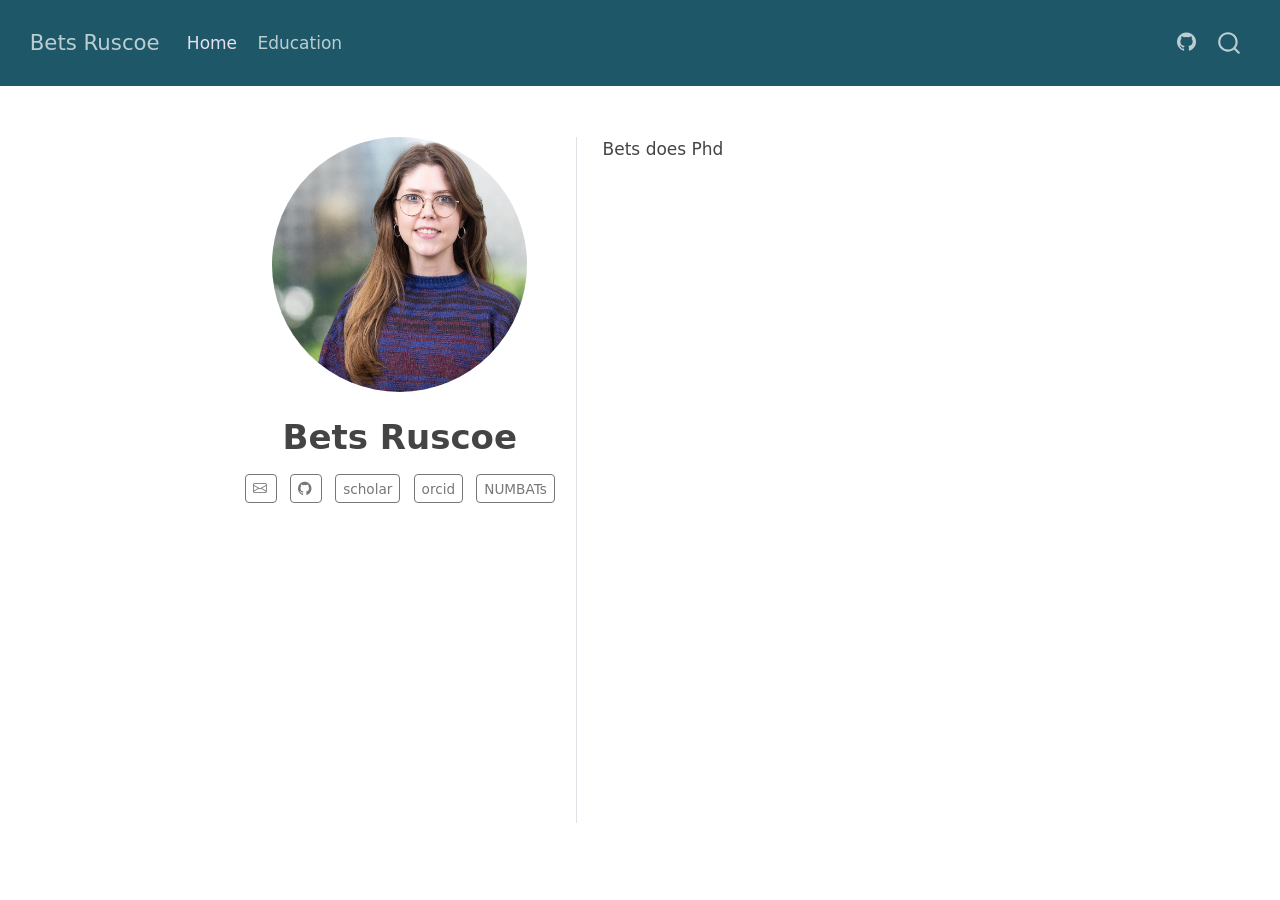
==== docs/index.html @ 86c9489e "initial push" ====
<!DOCTYPE html>
<html xmlns="http://www.w3.org/1999/xhtml" lang="en" xml:lang="en"><head>

<meta charset="utf-8">
<meta name="generator" content="quarto-1.9.38">

<meta name="viewport" content="width=device-width, initial-scale=1.0, user-scalable=yes">


<title>Bets Ruscoe</title>
<style>
/* Default styles provided by pandoc.
** See https://pandoc.org/MANUAL.html#variables-for-html for config info.
*/
code{white-space: pre-wrap;}
span.smallcaps{font-variant: small-caps;}
div.columns{display: flex; gap: min(4vw, 1.5em);}
div.column{flex: auto; overflow-x: auto;}
div.hanging-indent{margin-left: 1.5em; text-indent: -1.5em;}
ul.task-list{list-style: none;}
ul.task-list li input[type="checkbox"] {
  width: 0.8em;
  margin: 0 0.8em 0.2em -1em; /* quarto-specific, see https://github.com/quarto-dev/quarto-cli/issues/4556 */ 
  vertical-align: middle;
}
</style>


<script src="site_libs/quarto-nav/quarto-nav.js"></script>
<script src="site_libs/quarto-nav/headroom.min.js"></script>
<script src="site_libs/clipboard/clipboard.min.js"></script>
<script src="site_libs/quarto-search/autocomplete.umd.js"></script>
<script src="site_libs/quarto-search/fuse.min.js"></script>
<script src="site_libs/quarto-search/quarto-search.js"></script>
<meta name="quarto:offset" content="./">
<link href="./logo.png" rel="icon" type="image/png">
<script src="site_libs/quarto-html/quarto.js" type="module"></script>
<script src="site_libs/quarto-html/tabsets/tabsets.js" type="module"></script>
<script src="site_libs/quarto-html/popper.min.js"></script>
<script src="site_libs/quarto-html/tippy.umd.min.js"></script>
<link href="site_libs/quarto-html/tippy.css" rel="stylesheet">
<link href="site_libs/quarto-html/quarto-syntax-highlighting-15634bcf2e68342d4ad2dfa704d543f6.css" rel="stylesheet" id="quarto-text-highlighting-styles">
<script src="site_libs/bootstrap/bootstrap.min.js"></script>
<link href="site_libs/bootstrap/bootstrap-icons.css" rel="stylesheet">
<link href="site_libs/bootstrap/bootstrap-b3fea41be55479b2103446abf1957c11.min.css" rel="stylesheet" append-hash="true" id="quarto-bootstrap" data-mode="light">
<script id="quarto-search-options" type="application/json">{
  "location": "navbar",
  "copy-button": false,
  "collapse-after": 3,
  "panel-placement": "end",
  "type": "overlay",
  "limit": 50,
  "keyboard-shortcut": [
    "f",
    "/",
    "s"
  ],
  "show-item-context": false,
  "language": {
    "search-no-results-text": "No results",
    "search-matching-documents-text": "matching documents",
    "search-copy-link-title": "Copy link to search",
    "search-hide-matches-text": "Hide additional matches",
    "search-more-match-text": "more match in this document",
    "search-more-matches-text": "more matches in this document",
    "search-clear-button-title": "Clear",
    "search-text-placeholder": "",
    "search-detached-cancel-button-title": "Cancel",
    "search-submit-button-title": "Submit",
    "search-label": "Search"
  }
}</script>


</head>

<body class="nav-fixed fullcontent quarto-light">

<div id="quarto-search-results"></div>
  <header id="quarto-header" class="headroom fixed-top">
    <nav class="navbar navbar-expand-lg " data-bs-theme="dark">
      <div class="navbar-container container-fluid">
      <div class="navbar-brand-container mx-auto">
    <a class="navbar-brand" href="./index.html">
    <span class="navbar-title">Bets Ruscoe</span>
    </a>
  </div>
            <div id="quarto-search" class="" title="Search"></div>
          <button class="navbar-toggler" type="button" data-bs-toggle="collapse" data-bs-target="#navbarCollapse" aria-controls="navbarCollapse" role="menu" aria-expanded="false" aria-label="Toggle navigation" onclick="if (window.quartoToggleHeadroom) { window.quartoToggleHeadroom(); }">
  <span class="navbar-toggler-icon"></span>
</button>
          <div class="collapse navbar-collapse" id="navbarCollapse">
            <ul class="navbar-nav navbar-nav-scroll me-auto">
  <li class="nav-item">
    <a class="nav-link active" href="./index.html" aria-current="page"> 
<span class="menu-text">Home</span></a>
  </li>  
  <li class="nav-item">
    <a class="nav-link" href="./education.html"> 
<span class="menu-text">Education</span></a>
  </li>  
</ul>
            <ul class="navbar-nav navbar-nav-scroll ms-auto">
  <li class="nav-item compact">
    <a class="nav-link" href="https://github.com/dicook/dicook-quarto"> <i class="bi bi-github" role="img">
</i> 
<span class="menu-text"></span></a>
  </li>  
</ul>
          </div> <!-- /navcollapse -->
            <div class="quarto-navbar-tools">
</div>
      </div> <!-- /container-fluid -->
    </nav>
</header>
<!-- content -->
<div id="quarto-content" class="quarto-container page-columns page-rows-contents page-layout-article page-navbar">
<!-- sidebar -->
<!-- margin-sidebar -->
    
<!-- main -->
<div class="quarto-about-trestles">
  <div class="about-entity">
    <img src="photo.jpg" class="about-image
  round " style="height: 15em; width: 15em;">
<header id="title-block-header" class="quarto-title-block default">
<div class="quarto-title">
<h1 class="title">Bets Ruscoe</h1>
</div>
<div class="quarto-title-meta">
  </div>
</header>
    <div class="about-links">
  <a href="mailto:betsruscoe@gmail.com" class="about-link" rel="" target="">
    <i class="bi bi-envelope"></i>
     <span class="about-link-text"></span>
  </a>
  <a href="https://github.com/BetsRuscoe" class="about-link" rel="" target="">
    <i class="bi bi-github"></i>
     <span class="about-link-text"></span>
  </a>
  <a href="https://scholar.google.com/citations?user=_b0uchgAAAAJ&amp;hl=en" class="about-link" rel="" target="">
     <span class="about-link-text">scholar</span>
  </a>
  <a href="https://orcid.org/0009-0005-5690-9074" class="about-link" rel="" target="">
     <span class="about-link-text">orcid</span>
  </a>
  <a href="https://numbat.space" class="about-link" rel="" target="">
     <span class="about-link-text">NUMBATs</span>
  </a>
</div>
  </div>
  <div class="about-contents"><main class="content" id="quarto-document-content">
<div id="hero-heading">
<p>Bets does Phd</p>
</div>


</main></div>
</div>
 <!-- /main -->
<script id="quarto-html-after-body" type="application/javascript">
  window.document.addEventListener("DOMContentLoaded", function (event) {
    const isCodeAnnotation = (el) => {
      for (const clz of el.classList) {
        if (clz.startsWith('code-annotation-')) {                     
          return true;
        }
      }
      return false;
    }
    const onCopySuccess = function(e) {
      // button target
      const button = e.trigger;
      // don't keep focus
      button.blur();
      // flash "checked"
      button.classList.add('code-copy-button-checked');
      var currentTitle = button.getAttribute("title");
      button.setAttribute("title", "Copied!");
      let tooltip;
      if (window.bootstrap) {
        button.setAttribute("data-bs-toggle", "tooltip");
        button.setAttribute("data-bs-placement", "left");
        button.setAttribute("data-bs-title", "Copied!");
        tooltip = new bootstrap.Tooltip(button, 
          { trigger: "manual", 
            customClass: "code-copy-button-tooltip",
            offset: [0, -8]});
        tooltip.show();    
      }
      setTimeout(function() {
        if (tooltip) {
          tooltip.hide();
          button.removeAttribute("data-bs-title");
          button.removeAttribute("data-bs-toggle");
          button.removeAttribute("data-bs-placement");
        }
        button.setAttribute("title", currentTitle);
        button.classList.remove('code-copy-button-checked');
      }, 1000);
      // clear code selection
      e.clearSelection();
    }
    const getTextToCopy = function(trigger) {
      const outerScaffold = trigger.parentElement.cloneNode(true);
      const codeEl = outerScaffold.querySelector('code');
      for (const childEl of codeEl.children) {
        if (isCodeAnnotation(childEl)) {
          childEl.remove();
        }
      }
      return codeEl.innerText;
    }
    const clipboard = new window.ClipboardJS('.code-copy-button:not([data-in-quarto-modal])', {
      text: getTextToCopy
    });
    clipboard.on('success', onCopySuccess);
    if (window.document.getElementById('quarto-embedded-source-code-modal')) {
      const clipboardModal = new window.ClipboardJS('.code-copy-button[data-in-quarto-modal]', {
        text: getTextToCopy,
        container: window.document.getElementById('quarto-embedded-source-code-modal')
      });
      clipboardModal.on('success', onCopySuccess);
    }
      var localhostRegex = new RegExp(/^(?:http|https):\/\/localhost\:?[0-9]*\//);
      var mailtoRegex = new RegExp(/^mailto:/);
        var filterRegex = new RegExp("https:\/\/dicook\.org");
      var isInternal = (href) => {
          return filterRegex.test(href) || localhostRegex.test(href) || mailtoRegex.test(href);
      }
      // Inspect non-navigation links and adorn them if external
     var links = window.document.querySelectorAll('a[href]:not(.nav-link):not(.navbar-brand):not(.toc-action):not(.sidebar-link):not(.sidebar-item-toggle):not(.pagination-link):not(.no-external):not([aria-hidden]):not(.dropdown-item):not(.quarto-navigation-tool):not(.about-link)');
      for (var i=0; i<links.length; i++) {
        const link = links[i];
        if (!isInternal(link.href)) {
          // undo the damage that might have been done by quarto-nav.js in the case of
          // links that we want to consider external
          if (link.dataset.originalHref !== undefined) {
            link.href = link.dataset.originalHref;
          }
        }
      }
    function tippyHover(el, contentFn, onTriggerFn, onUntriggerFn) {
      const config = {
        allowHTML: true,
        maxWidth: 500,
        delay: 100,
        arrow: false,
        appendTo: function(el) {
            return el.parentElement;
        },
        interactive: true,
        interactiveBorder: 10,
        theme: 'quarto',
        placement: 'bottom-start',
      };
      if (contentFn) {
        config.content = contentFn;
      }
      if (onTriggerFn) {
        config.onTrigger = onTriggerFn;
      }
      if (onUntriggerFn) {
        config.onUntrigger = onUntriggerFn;
      }
      window.tippy(el, config); 
    }
    const noterefs = window.document.querySelectorAll('a[role="doc-noteref"]');
    for (var i=0; i<noterefs.length; i++) {
      const ref = noterefs[i];
      tippyHover(ref, function() {
        // use id or data attribute instead here
        let href = ref.getAttribute('data-footnote-href') || ref.getAttribute('href');
        try { href = new URL(href).hash; } catch {}
        const id = href.replace(/^#\/?/, "");
        const note = window.document.getElementById(id);
        if (note) {
          return note.innerHTML;
        } else {
          return "";
        }
      });
    }
    const xrefs = window.document.querySelectorAll('a.quarto-xref');
    const processXRef = (id, note) => {
      // Strip column container classes
      const stripColumnClz = (el) => {
        el.classList.remove("page-full", "page-columns");
        if (el.children) {
          for (const child of el.children) {
            stripColumnClz(child);
          }
        }
      }
      stripColumnClz(note)
      if (id === null || id.startsWith('sec-')) {
        // Special case sections, only their first couple elements
        const container = document.createElement("div");
        if (note.children && note.children.length > 2) {
          container.appendChild(note.children[0].cloneNode(true));
          for (let i = 1; i < note.children.length; i++) {
            const child = note.children[i];
            if (child.tagName === "P" && child.innerText === "") {
              continue;
            } else {
              container.appendChild(child.cloneNode(true));
              break;
            }
          }
          if (window.Quarto?.typesetMath) {
            window.Quarto.typesetMath(container);
          }
          return container.innerHTML
        } else {
          if (window.Quarto?.typesetMath) {
            window.Quarto.typesetMath(note);
          }
          return note.innerHTML;
        }
      } else {
        // Remove any anchor links if they are present
        const anchorLink = note.querySelector('a.anchorjs-link');
        if (anchorLink) {
          anchorLink.remove();
        }
        if (window.Quarto?.typesetMath) {
          window.Quarto.typesetMath(note);
        }
        if (note.classList.contains("callout")) {
          return note.outerHTML;
        } else {
          return note.innerHTML;
        }
      }
    }
    for (var i=0; i<xrefs.length; i++) {
      const xref = xrefs[i];
      tippyHover(xref, undefined, function(instance) {
        instance.disable();
        let url = xref.getAttribute('href');
        let hash = undefined; 
        if (url.startsWith('#')) {
          hash = url;
        } else {
          try { hash = new URL(url).hash; } catch {}
        }
        if (hash) {
          const id = hash.replace(/^#\/?/, "");
          const note = window.document.getElementById(id);
          if (note !== null) {
            try {
              const html = processXRef(id, note.cloneNode(true));
              instance.setContent(html);
            } finally {
              instance.enable();
              instance.show();
            }
          } else {
            // See if we can fetch this
            fetch(url.split('#')[0])
            .then(res => res.text())
            .then(html => {
              const parser = new DOMParser();
              const htmlDoc = parser.parseFromString(html, "text/html");
              const note = htmlDoc.getElementById(id);
              if (note !== null) {
                const html = processXRef(id, note);
                instance.setContent(html);
              } 
            }).finally(() => {
              instance.enable();
              instance.show();
            });
          }
        } else {
          // See if we can fetch a full url (with no hash to target)
          // This is a special case and we should probably do some content thinning / targeting
          fetch(url)
          .then(res => res.text())
          .then(html => {
            const parser = new DOMParser();
            const htmlDoc = parser.parseFromString(html, "text/html");
            const note = htmlDoc.querySelector('main.content');
            if (note !== null) {
              // This should only happen for chapter cross references
              // (since there is no id in the URL)
              // remove the first header
              if (note.children.length > 0 && note.children[0].tagName === "HEADER") {
                note.children[0].remove();
              }
              const html = processXRef(null, note);
              instance.setContent(html);
            } 
          }).finally(() => {
            instance.enable();
            instance.show();
          });
        }
      }, function(instance) {
      });
    }
        let selectedAnnoteEl;
        const selectorForAnnotation = ( cell, annotation) => {
          let cellAttr = 'data-code-cell="' + cell + '"';
          let lineAttr = 'data-code-annotation="' +  annotation + '"';
          const selector = 'span[' + cellAttr + '][' + lineAttr + ']';
          return selector;
        }
        const selectCodeLines = (annoteEl) => {
          const doc = window.document;
          const targetCell = annoteEl.getAttribute("data-target-cell");
          const targetAnnotation = annoteEl.getAttribute("data-target-annotation");
          const annoteSpan = window.document.querySelector(selectorForAnnotation(targetCell, targetAnnotation));
          const lines = annoteSpan.getAttribute("data-code-lines").split(",");
          const lineIds = lines.map((line) => {
            return targetCell + "-" + line;
          })
          let top = null;
          let height = null;
          let parent = null;
          if (lineIds.length > 0) {
              //compute the position of the single el (top and bottom and make a div)
              const el = window.document.getElementById(lineIds[0]);
              top = el.offsetTop;
              height = el.offsetHeight;
              parent = el.parentElement.parentElement;
            if (lineIds.length > 1) {
              const lastEl = window.document.getElementById(lineIds[lineIds.length - 1]);
              const bottom = lastEl.offsetTop + lastEl.offsetHeight;
              height = bottom - top;
            }
            if (top !== null && height !== null && parent !== null) {
              // cook up a div (if necessary) and position it 
              let div = window.document.getElementById("code-annotation-line-highlight");
              if (div === null) {
                div = window.document.createElement("div");
                div.setAttribute("id", "code-annotation-line-highlight");
                div.style.position = 'absolute';
                parent.appendChild(div);
              }
              div.style.top = top - 2 + "px";
              div.style.height = height + 4 + "px";
              div.style.left = 0;
              let gutterDiv = window.document.getElementById("code-annotation-line-highlight-gutter");
              if (gutterDiv === null) {
                gutterDiv = window.document.createElement("div");
                gutterDiv.setAttribute("id", "code-annotation-line-highlight-gutter");
                gutterDiv.style.position = 'absolute';
                const codeCell = window.document.getElementById(targetCell);
                const gutter = codeCell.querySelector('.code-annotation-gutter');
                gutter.appendChild(gutterDiv);
              }
              gutterDiv.style.top = top - 2 + "px";
              gutterDiv.style.height = height + 4 + "px";
            }
            selectedAnnoteEl = annoteEl;
          }
        };
        const unselectCodeLines = () => {
          const elementsIds = ["code-annotation-line-highlight", "code-annotation-line-highlight-gutter"];
          elementsIds.forEach((elId) => {
            const div = window.document.getElementById(elId);
            if (div) {
              div.remove();
            }
          });
          selectedAnnoteEl = undefined;
        };
          // Handle positioning of the toggle
      window.addEventListener(
        "resize",
        throttle(() => {
          elRect = undefined;
          if (selectedAnnoteEl) {
            selectCodeLines(selectedAnnoteEl);
          }
        }, 10)
      );
      function throttle(fn, ms) {
      let throttle = false;
      let timer;
        return (...args) => {
          if(!throttle) { // first call gets through
              fn.apply(this, args);
              throttle = true;
          } else { // all the others get throttled
              if(timer) clearTimeout(timer); // cancel #2
              timer = setTimeout(() => {
                fn.apply(this, args);
                timer = throttle = false;
              }, ms);
          }
        };
      }
        // Attach click handler to the DT
        const annoteDls = window.document.querySelectorAll('dt[data-target-cell]');
        for (const annoteDlNode of annoteDls) {
          annoteDlNode.addEventListener('click', (event) => {
            const clickedEl = event.target;
            if (clickedEl !== selectedAnnoteEl) {
              unselectCodeLines();
              const activeEl = window.document.querySelector('dt[data-target-cell].code-annotation-active');
              if (activeEl) {
                activeEl.classList.remove('code-annotation-active');
              }
              selectCodeLines(clickedEl);
              clickedEl.classList.add('code-annotation-active');
            } else {
              // Unselect the line
              unselectCodeLines();
              clickedEl.classList.remove('code-annotation-active');
            }
          });
        }
    const findCites = (el) => {
      const parentEl = el.parentElement;
      if (parentEl) {
        const cites = parentEl.dataset.cites;
        if (cites) {
          return {
            el,
            cites: cites.split(' ')
          };
        } else {
          return findCites(el.parentElement)
        }
      } else {
        return undefined;
      }
    };
    var bibliorefs = window.document.querySelectorAll('a[role="doc-biblioref"]');
    for (var i=0; i<bibliorefs.length; i++) {
      const ref = bibliorefs[i];
      const citeInfo = findCites(ref);
      if (citeInfo) {
        tippyHover(citeInfo.el, function() {
          var popup = window.document.createElement('div');
          citeInfo.cites.forEach(function(cite) {
            var citeDiv = window.document.createElement('div');
            citeDiv.classList.add('hanging-indent');
            citeDiv.classList.add('csl-entry');
            var biblioDiv = window.document.getElementById('ref-' + cite);
            if (biblioDiv) {
              citeDiv.innerHTML = biblioDiv.innerHTML;
            }
            popup.appendChild(citeDiv);
          });
          return popup.innerHTML;
        });
      }
    }
  });
  </script>
</div> <!-- /content -->




</body></html>
---- docs/site_libs/quarto-html/tippy.css ----
.tippy-box[data-animation=fade][data-state=hidden]{opacity:0}[data-tippy-root]{max-width:calc(100vw - 10px)}.tippy-box{position:relative;background-color:#333;color:#fff;border-radius:4px;font-size:14px;line-height:1.4;white-space:normal;outline:0;transition-property:transform,visibility,opacity}.tippy-box[data-placement^=top]>.tippy-arrow{bottom:0}.tippy-box[data-placement^=top]>.tippy-arrow:before{bottom:-7px;left:0;border-width:8px 8px 0;border-top-color:initial;transform-origin:center top}.tippy-box[data-placement^=bottom]>.tippy-arrow{top:0}.tippy-box[data-placement^=bottom]>.tippy-arrow:before{top:-7px;left:0;border-width:0 8px 8px;border-bottom-color:initial;transform-origin:center bottom}.tippy-box[data-placement^=left]>.tippy-arrow{right:0}.tippy-box[data-placement^=left]>.tippy-arrow:before{border-width:8px 0 8px 8px;border-left-color:initial;right:-7px;transform-origin:center left}.tippy-box[data-placement^=right]>.tippy-arrow{left:0}.tippy-box[data-placement^=right]>.tippy-arrow:before{left:-7px;border-width:8px 8px 8px 0;border-right-color:initial;transform-origin:center right}.tippy-box[data-inertia][data-state=visible]{transition-timing-function:cubic-bezier(.54,1.5,.38,1.11)}.tippy-arrow{width:16px;height:16px;color:#333}.tippy-arrow:before{content:"";position:absolute;border-color:transparent;border-style:solid}.tippy-content{position:relative;padding:5px 9px;z-index:1}
---- docs/site_libs/quarto-html/quarto-syntax-highlighting-15634bcf2e68342d4ad2dfa704d543f6.css ----
/* quarto syntax highlight colors */
:root {
  --quarto-hl-ot-color: #003B4F;
  --quarto-hl-at-color: #657422;
  --quarto-hl-ss-color: #20794D;
  --quarto-hl-an-color: #5E5E5E;
  --quarto-hl-fu-color: #4758AB;
  --quarto-hl-st-color: #20794D;
  --quarto-hl-cf-color: #003B4F;
  --quarto-hl-op-color: #5E5E5E;
  --quarto-hl-er-color: #AD0000;
  --quarto-hl-bn-color: #AD0000;
  --quarto-hl-al-color: #AD0000;
  --quarto-hl-va-color: #111111;
  --quarto-hl-bu-color: inherit;
  --quarto-hl-ex-color: inherit;
  --quarto-hl-pp-color: #AD0000;
  --quarto-hl-in-color: #5E5E5E;
  --quarto-hl-vs-color: #20794D;
  --quarto-hl-wa-color: #5E5E5E;
  --quarto-hl-do-color: #5E5E5E;
  --quarto-hl-im-color: #00769E;
  --quarto-hl-ch-color: #20794D;
  --quarto-hl-dt-color: #AD0000;
  --quarto-hl-fl-color: #AD0000;
  --quarto-hl-co-color: #5E5E5E;
  --quarto-hl-cv-color: #5E5E5E;
  --quarto-hl-cn-color: #8f5902;
  --quarto-hl-sc-color: #5E5E5E;
  --quarto-hl-dv-color: #AD0000;
  --quarto-hl-kw-color: #003B4F;
}

/* other quarto variables */
:root {
  --quarto-font-monospace: SFMono-Regular, Menlo, Monaco, Consolas, "Liberation Mono", "Courier New", monospace;
}

/* syntax highlight based on Pandoc's rules */
pre > code.sourceCode > span {
  color: #003B4F;
}

code.sourceCode > span {
  color: #003B4F;
}

div.sourceCode,
div.sourceCode pre.sourceCode {
  color: #003B4F;
}

/* Normal */
code span {
  color: #003B4F;
}

/* Alert */
code span.al {
  color: #AD0000;
  font-style: inherit;
}

/* Annotation */
code span.an {
  color: #5E5E5E;
  font-style: inherit;
}

/* Attribute */
code span.at {
  color: #657422;
  font-style: inherit;
}

/* BaseN */
code span.bn {
  color: #AD0000;
  font-style: inherit;
}

/* BuiltIn */
code span.bu {
  font-style: inherit;
}

/* ControlFlow */
code span.cf {
  color: #003B4F;
  font-weight: bold;
  font-style: inherit;
}

/* Char */
code span.ch {
  color: #20794D;
  font-style: inherit;
}

/* Constant */
code span.cn {
  color: #8f5902;
  font-style: inherit;
}

/* Comment */
code span.co {
  color: #5E5E5E;
  font-style: inherit;
}

/* CommentVar */
code span.cv {
  color: #5E5E5E;
  font-style: italic;
}

/* Documentation */
code span.do {
  color: #5E5E5E;
  font-style: italic;
}

/* DataType */
code span.dt {
  color: #AD0000;
  font-style: inherit;
}

/* DecVal */
code span.dv {
  color: #AD0000;
  font-style: inherit;
}

/* Error */
code span.er {
  color: #AD0000;
  font-style: inherit;
}

/* Extension */
code span.ex {
  font-style: inherit;
}

/* Float */
code span.fl {
  color: #AD0000;
  font-style: inherit;
}

/* Function */
code span.fu {
  color: #4758AB;
  font-style: inherit;
}

/* Import */
code span.im {
  color: #00769E;
  font-style: inherit;
}

/* Information */
code span.in {
  color: #5E5E5E;
  font-style: inherit;
}

/* Keyword */
code span.kw {
  color: #003B4F;
  font-weight: bold;
  font-style: inherit;
}

/* Operator */
code span.op {
  color: #5E5E5E;
  font-style: inherit;
}

/* Other */
code span.ot {
  color: #003B4F;
  font-style: inherit;
}

/* Preprocessor */
code span.pp {
  color: #AD0000;
  font-style: inherit;
}

/* SpecialChar */
code span.sc {
  color: #5E5E5E;
  font-style: inherit;
}

/* SpecialString */
code span.ss {
  color: #20794D;
  font-style: inherit;
}

/* String */
code span.st {
  color: #20794D;
  font-style: inherit;
}

/* Variable */
code span.va {
  color: #111111;
  font-style: inherit;
}

/* VerbatimString */
code span.vs {
  color: #20794D;
  font-style: inherit;
}

/* Warning */
code span.wa {
  color: #5E5E5E;
  font-style: italic;
}

.prevent-inlining {
  content: "</";
}

/*# sourceMappingURL=f23921c56f73e400b49028c9186a1aa0.css.map */
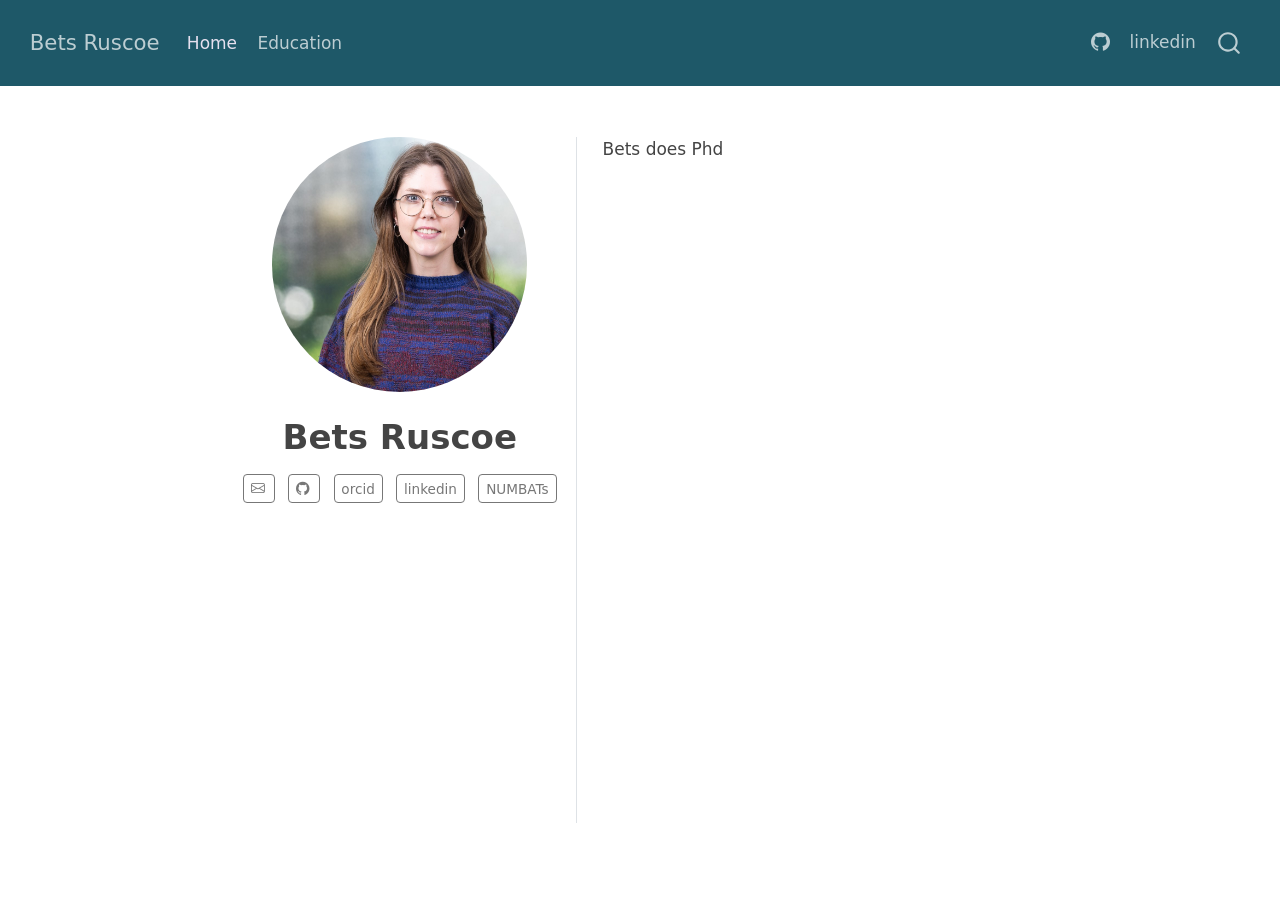
==== commit c5326a59: "updates with linkedin" ====
--- a/docs/index.html
+++ b/docs/index.html
@@ -102,9 +102,13 @@
 </ul>
             <ul class="navbar-nav navbar-nav-scroll ms-auto">
   <li class="nav-item compact">
-    <a class="nav-link" href="https://github.com/dicook/dicook-quarto"> <i class="bi bi-github" role="img">
+    <a class="nav-link" href="https://github.com/BetsRuscoe"> <i class="bi bi-github" role="img">
 </i> 
 <span class="menu-text"></span></a>
+  </li>  
+  <li class="nav-item">
+    <a class="nav-link" href="./www.linkedin.com/in/bets-ruscoe-a99a75171"> 
+<span class="menu-text">linkedin</span></a>
   </li>  
 </ul>
           </div> <!-- /navcollapse -->
@@ -139,11 +143,11 @@
     <i class="bi bi-github"></i>
      <span class="about-link-text"></span>
   </a>
-  <a href="https://scholar.google.com/citations?user=_b0uchgAAAAJ&amp;hl=en" class="about-link" rel="" target="">
-     <span class="about-link-text">scholar</span>
-  </a>
   <a href="https://orcid.org/0009-0005-5690-9074" class="about-link" rel="" target="">
      <span class="about-link-text">orcid</span>
+  </a>
+  <a href="/www.linkedin.com/in/bets-ruscoe-a99a75171" class="about-link" rel="" target="">
+     <span class="about-link-text">linkedin</span>
   </a>
   <a href="https://numbat.space" class="about-link" rel="" target="">
      <span class="about-link-text">NUMBATs</span>
@@ -225,7 +229,7 @@
     }
       var localhostRegex = new RegExp(/^(?:http|https):\/\/localhost\:?[0-9]*\//);
       var mailtoRegex = new RegExp(/^mailto:/);
-        var filterRegex = new RegExp("https:\/\/dicook\.org");
+        var filterRegex = new RegExp("https:\/\/betsruscoe\.org");
       var isInternal = (href) => {
           return filterRegex.test(href) || localhostRegex.test(href) || mailtoRegex.test(href);
       }
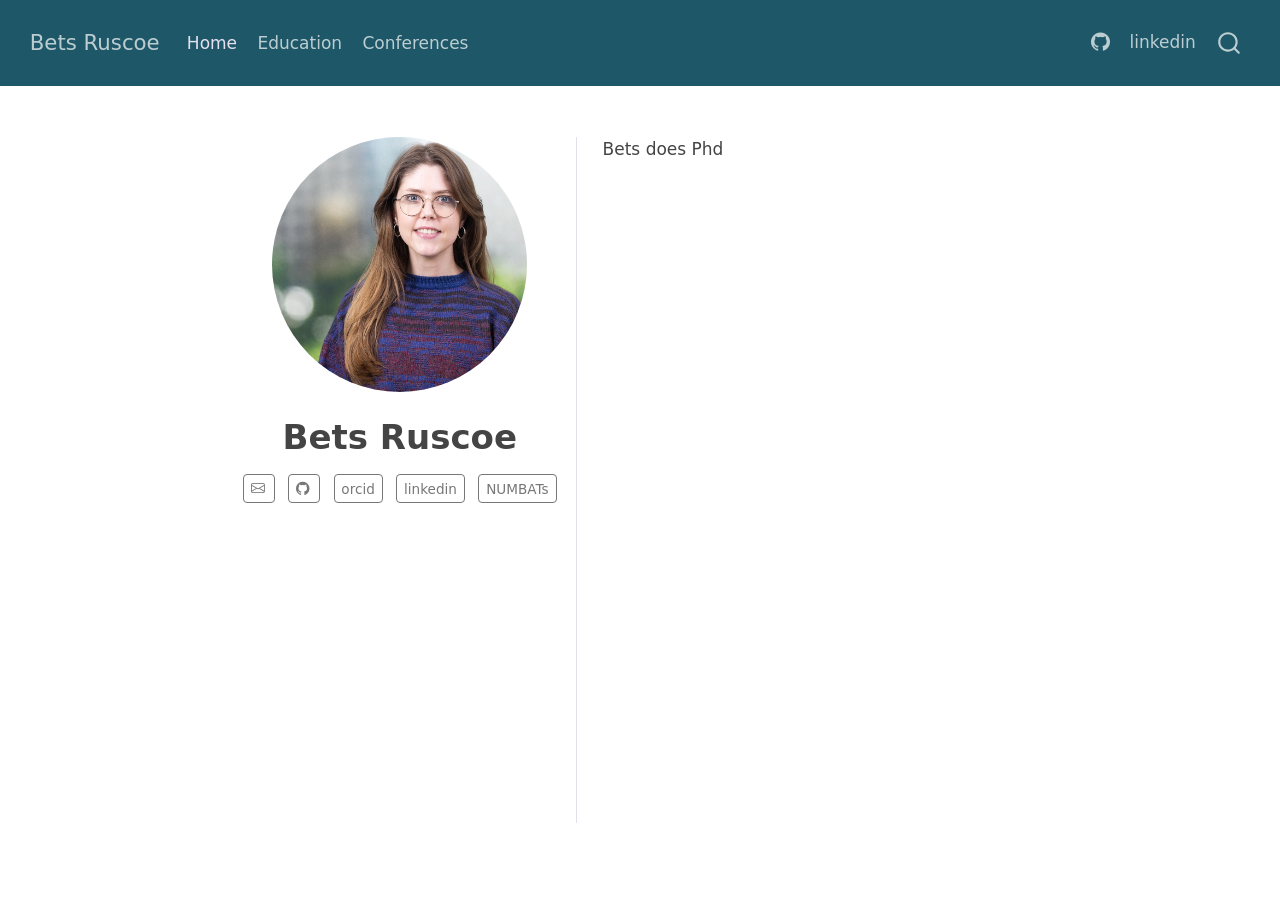
==== commit 7c581e84: "updates w conference page" ====
--- a/docs/index.html
+++ b/docs/index.html
@@ -99,6 +99,10 @@
     <a class="nav-link" href="./education.html"> 
 <span class="menu-text">Education</span></a>
   </li>  
+  <li class="nav-item">
+    <a class="nav-link" href="./conferences.qmd"> 
+<span class="menu-text">Conferences</span></a>
+  </li>  
 </ul>
             <ul class="navbar-nav navbar-nav-scroll ms-auto">
   <li class="nav-item compact">
@@ -107,7 +111,7 @@
 <span class="menu-text"></span></a>
   </li>  
   <li class="nav-item">
-    <a class="nav-link" href="./www.linkedin.com/in/bets-ruscoe-a99a75171"> 
+    <a class="nav-link" href="https://linkedin.com/in/bets-ruscoe-a99a75171"> 
 <span class="menu-text">linkedin</span></a>
   </li>  
 </ul>
@@ -146,7 +150,7 @@
   <a href="https://orcid.org/0009-0005-5690-9074" class="about-link" rel="" target="">
      <span class="about-link-text">orcid</span>
   </a>
-  <a href="/www.linkedin.com/in/bets-ruscoe-a99a75171" class="about-link" rel="" target="">
+  <a href="https://linkedin.com/in/bets-ruscoe-a99a75171" class="about-link" rel="" target="">
      <span class="about-link-text">linkedin</span>
   </a>
   <a href="https://numbat.space" class="about-link" rel="" target="">
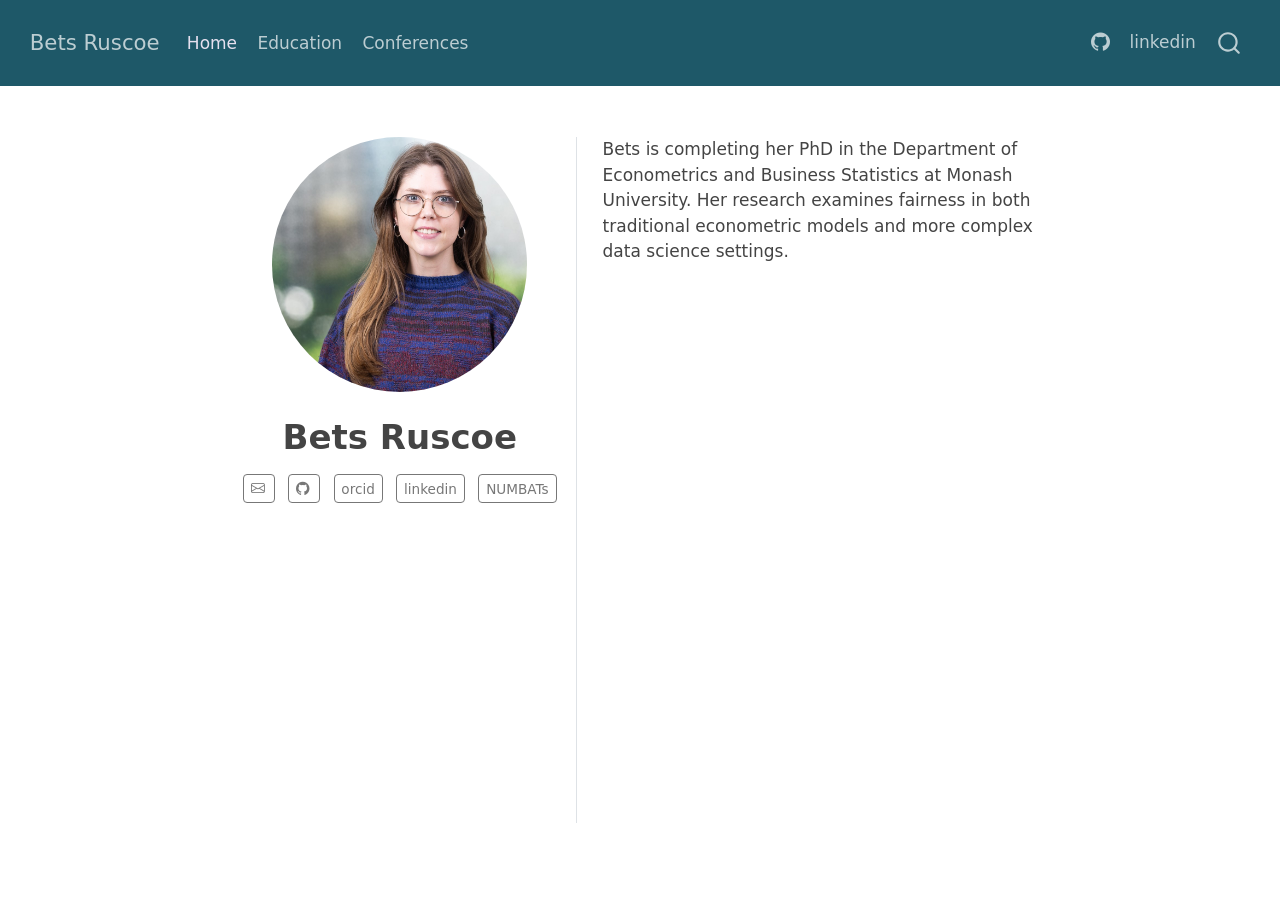
==== commit 52c9ca2f: "colour update" ====
--- a/docs/index.html
+++ b/docs/index.html
@@ -100,7 +100,7 @@
 <span class="menu-text">Education</span></a>
   </li>  
   <li class="nav-item">
-    <a class="nav-link" href="./conferences.qmd"> 
+    <a class="nav-link" href="./conferences.html"> 
 <span class="menu-text">Conferences</span></a>
   </li>  
 </ul>
@@ -160,7 +160,7 @@
   </div>
   <div class="about-contents"><main class="content" id="quarto-document-content">
 <div id="hero-heading">
-<p>Bets does Phd</p>
+<p>Bets is completing her PhD in the Department of Econometrics and Business Statistics at Monash University. Her research examines fairness in both traditional econometric models and more complex data science settings.</p>
 </div>
 
 
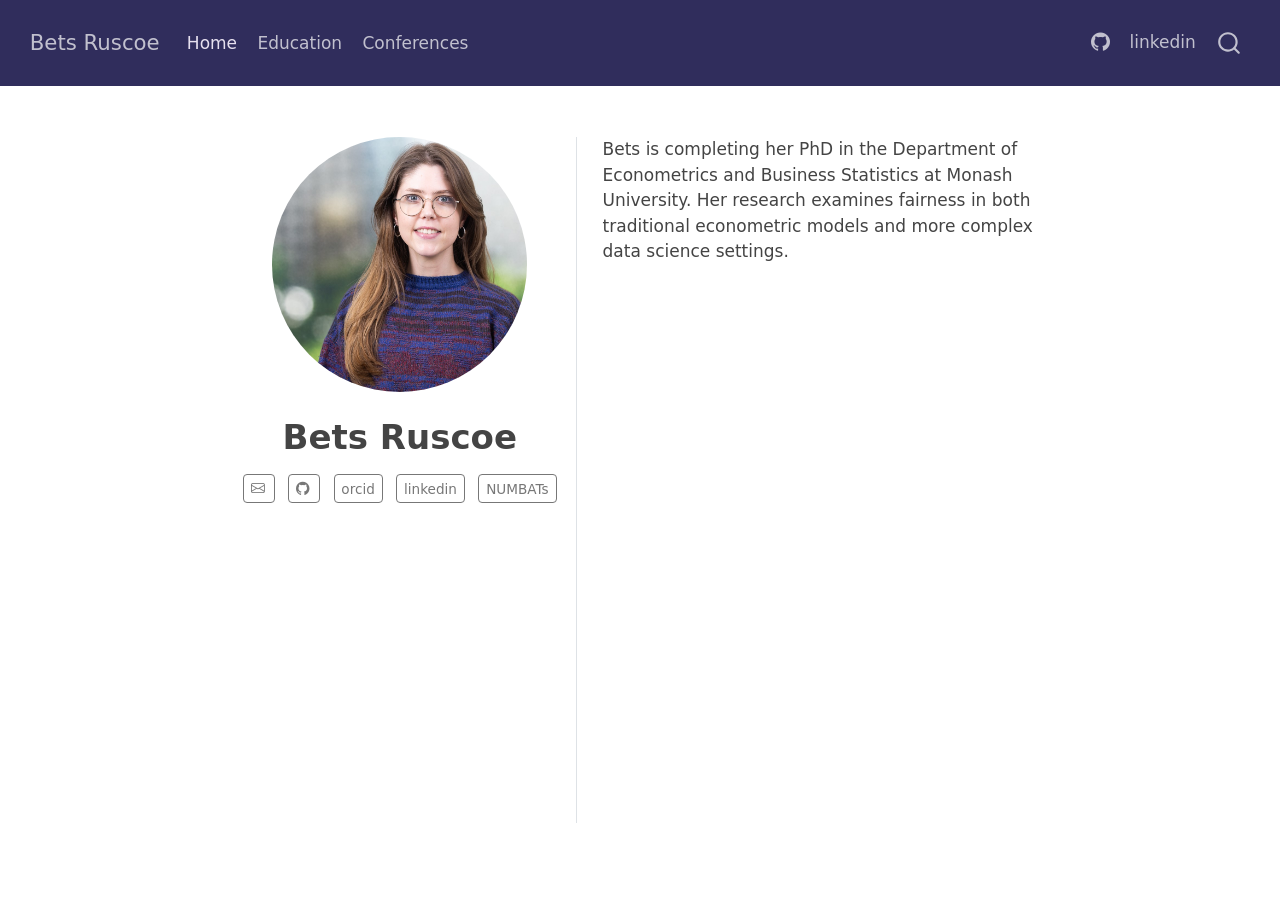
==== commit c77f2bc4: "colour" ====
--- a/docs/index.html
+++ b/docs/index.html
@@ -42,7 +42,7 @@
 <link href="site_libs/quarto-html/quarto-syntax-highlighting-15634bcf2e68342d4ad2dfa704d543f6.css" rel="stylesheet" id="quarto-text-highlighting-styles">
 <script src="site_libs/bootstrap/bootstrap.min.js"></script>
 <link href="site_libs/bootstrap/bootstrap-icons.css" rel="stylesheet">
-<link href="site_libs/bootstrap/bootstrap-b3fea41be55479b2103446abf1957c11.min.css" rel="stylesheet" append-hash="true" id="quarto-bootstrap" data-mode="light">
+<link href="site_libs/bootstrap/bootstrap-3768eb61d9994c7d1b716c111c6380d6.min.css" rel="stylesheet" append-hash="true" id="quarto-bootstrap" data-mode="light">
 <script id="quarto-search-options" type="application/json">{
   "location": "navbar",
   "copy-button": false,
